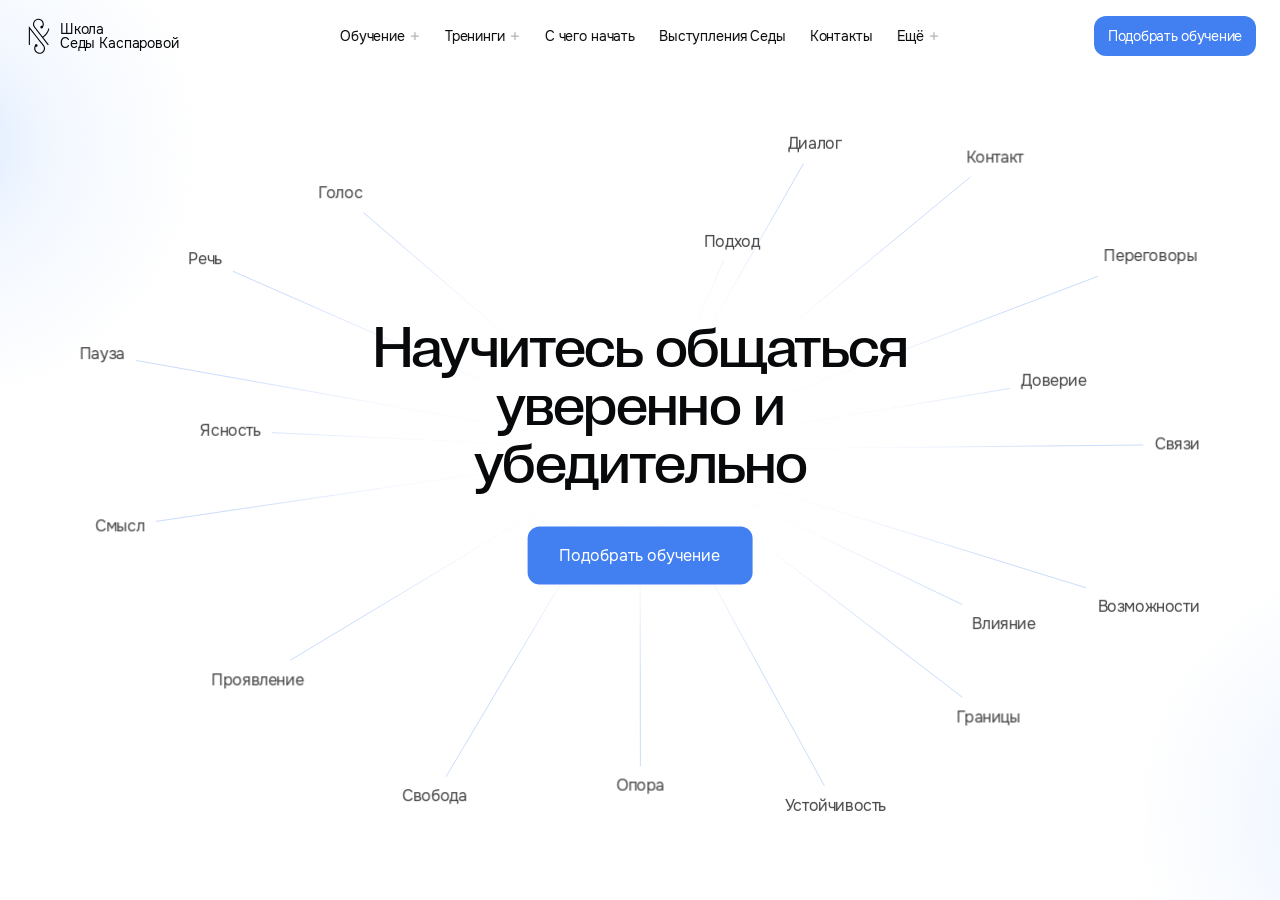
==== prototype/hero/index.html @ 31fdef71 "Add Seda interactive hero prototype" ====
<!doctype html>
<html lang="ru">
<head>
  <meta charset="utf-8">
  <meta name="viewport" content="width=device-width, initial-scale=1">
  <meta name="color-scheme" content="light">
  <title>Школа Седы Каспаровой — коммуникация</title>
  <link rel="stylesheet" href="styles.css">
</head>
<body>
  <main class="hero" id="hero">
    <div class="hero__glow hero__glow--left" aria-hidden="true"></div>
    <div class="hero__glow hero__glow--right" aria-hidden="true"></div>
    <canvas class="network" id="network" aria-hidden="true"></canvas>

    <header class="header">
      <a class="brand" href="#" aria-label="Школа Седы Каспаровой — главная">
        <img class="brand__mark" src="assets/logo.svg" alt="">
        <span>Школа<br>Седы Каспаровой</span>
      </a>
      <nav class="nav" aria-label="Основная навигация">
        <a href="#">Обучение <img src="assets/icon-plus.svg" alt=""></a><a href="#">Тренинги <img src="assets/icon-plus.svg" alt=""></a>
        <a href="#">С чего начать</a><a href="#">Выступления Седы</a><a href="#">Контакты</a><a href="#">Ещё <img src="assets/icon-plus.svg" alt=""></a>
      </nav>
      <a class="header-cta" href="#">Подобрать обучение</a>
    </header>

    <section class="hero__center" aria-labelledby="hero-title">
      <div class="hero__halo" aria-hidden="true"></div>
      <h1 id="hero-title">Научитесь общаться уверенно и убедительно</h1>
      <a class="hero-cta" href="#">Подобрать обучение</a>
    </section>

    <div class="nodes" id="nodes" role="group" aria-label="Смысловое поле проекта"></div>
    <p class="sr-only" id="network-help">Выберите слово, чтобы увидеть связанные с ним качества и навыки. Escape закрывает связи.</p>
  </main>
  <script src="main.js"></script>
</body>
</html>
---- prototype/hero/styles.css ----
@font-face { font-family: "PP Neue Corp"; src: url("fonts/PPNeueCorp-NormalMedium.otf") format("opentype"); font-weight: 500; font-display: swap; }
@font-face { font-family: Onest; src: url("fonts/OnestRegular1602-hint.ttf") format("truetype"); font-weight: 400; font-display: swap; }
@font-face { font-family: Onest; src: url("fonts/OnestMedium1602-hint.ttf") format("truetype"); font-weight: 500; font-display: swap; }
:root { --blue: #4280f2; --ink: #08090b; }
* { box-sizing: border-box; } html, body { min-height: 100%; margin: 0; }
body { color: var(--ink); font-family: Onest, Arial, sans-serif; overflow-x: hidden; } a { color: inherit; }
.hero { isolation: isolate; position: relative; min-height: 680px; height: 100svh; overflow: hidden; background: #fff; }
.network, .nodes, .hero__glow { position: absolute; inset: 0; }.network { z-index: 1; width: 100%; height: 100%; pointer-events: none; }.nodes { z-index: 4; pointer-events: none; }
.hero__glow { z-index: 0; pointer-events: none; filter: blur(1px); }.hero__glow::before { position: absolute; content: ""; width: 540px; height: 540px; border-radius: 50%; background: radial-gradient(circle, rgba(187,215,255,.62) 0%, rgba(211,228,255,.3) 27%, rgba(240,246,255,0) 68%); filter: blur(12px); }.hero__glow--left::before { top: -125px; left: -330px; }.hero__glow--right::before { right: -385px; bottom: -185px; }
.header { position: absolute; z-index: 6; top: 16px; right: 24px; left: 24px; height: 40px; display: flex; align-items: center; }.brand { display: inline-flex; flex: 0 0 auto; align-items: center; gap: 7.416px; font-size: 14px; line-height: 1; letter-spacing: -.01em; text-decoration: none; }.brand__mark { width: 28.429px; height: 39.553px; object-fit: contain; }.nav { position: absolute; left: 50%; display: flex; align-items: center; gap: 8px; transform: translateX(-50%); white-space: nowrap; }.nav a { display: inline-flex; align-items: center; gap: 4px; height: 26px; padding: 6px 8px; border-radius: 8px; backdrop-filter: blur(10px); -webkit-backdrop-filter: blur(10px); font-size: 14px; line-height: 1; letter-spacing: -.01em; text-decoration: none; transition: background-color .2s ease; }.nav a:hover { background: rgba(255,255,255,.62); }.nav img { width: 12px; height: 12px; }
.header-cta, .hero-cta { display: inline-flex; align-items: center; justify-content: center; border-radius: 12px; background: var(--blue); color: #fff; text-decoration: none; transition: background-color .2s ease, transform .2s ease; }.header-cta { min-width: 161px; height: 40px; margin-left: auto; padding: 0 14px; font-size: 14px; letter-spacing: -.02em; }.hero-cta { height: 58px; padding: 0 32px; font-size: 16px; }.header-cta:hover, .hero-cta:hover { background: #2f71eb; }.header-cta:active, .hero-cta:active { transform: translateY(1px); }
.hero__center { position: absolute; z-index: 3; top: 50.1%; left: 50%; width: min(589px, 46vw); transform: translate(-50%, -50%); text-align: center; pointer-events: none; }.hero__halo { position: absolute; z-index: -1; top: 50%; left: 50%; width: 138%; height: 178%; transform: translate(-50%, -54%); background: radial-gradient(ellipse, rgba(255,255,255,.98) 12%, rgba(255,255,255,.86) 44%, rgba(255,255,255,0) 74%); }h1 { margin: 0; font-family: "PP Neue Corp", Onest, sans-serif; font-size: clamp(40px, 4.45vw, 64px); font-weight: 500; line-height: 1.02; letter-spacing: -.035em; }.hero-cta { position: relative; margin-top: clamp(24px, 2.7vw, 39px); pointer-events: auto; }
.node { position: absolute; margin: 0; padding: 5px 7px; border: 0; border-radius: 8px; background: transparent; color: var(--ink); font: 400 16px/1.25 Onest, sans-serif; letter-spacing: -.025em; white-space: nowrap; cursor: pointer; pointer-events: auto; opacity: .76; transform: translate3d(-50%, -50%, 0); transition: opacity .28s ease, color .28s ease; will-change: transform; }.node:hover, .node.is-active { opacity: 1; }.node.is-related { opacity: 1; }.node.is-muted { opacity: .2; }.node:focus-visible, .header a:focus-visible, .hero-cta:focus-visible { outline: 2px solid var(--blue); outline-offset: 3px; }
.sr-only { position: absolute; width: 1px; height: 1px; margin: -1px; padding: 0; overflow: hidden; clip: rect(0,0,0,0); white-space: nowrap; border: 0; }
@media (max-width: 1100px) { .nav { display: none; } .hero__center { width: min(560px, 66vw); } }
@media (max-width: 767px) { .hero { min-height: 620px; height: 100svh; }.header { top: 12px; right: 16px; left: 16px; }.brand { font-size: 12px; }.brand__mark { width: 25px; height: 35px; }.header-cta { min-width: auto; height: 36px; padding: 0 12px; font-size: 12px; }.hero__center { top: 50%; width: min(460px, 85vw); } h1 { font-size: clamp(29px, 8vw, 40px); line-height: 1.03; }.hero-cta { height: 52px; margin-top: 24px; padding: 0 24px; font-size: 15px; }.node { font-size: 14px; }.hero__glow::before { width: 420px; height: 420px; }.hero__glow--left::before { top: -120px; left: -270px; }.hero__glow--right::before { right: -290px; bottom: -140px; } }
@media (max-width: 420px) { .header-cta { font-size: 0; min-width: 36px; padding: 0; }.header-cta::after { content: "+"; font-size: 22px; font-weight: 300; } }
@media (prefers-reduced-motion: reduce) { *, *::before, *::after { scroll-behavior: auto !important; transition-duration: .01ms !important; animation-duration: .01ms !important; } }
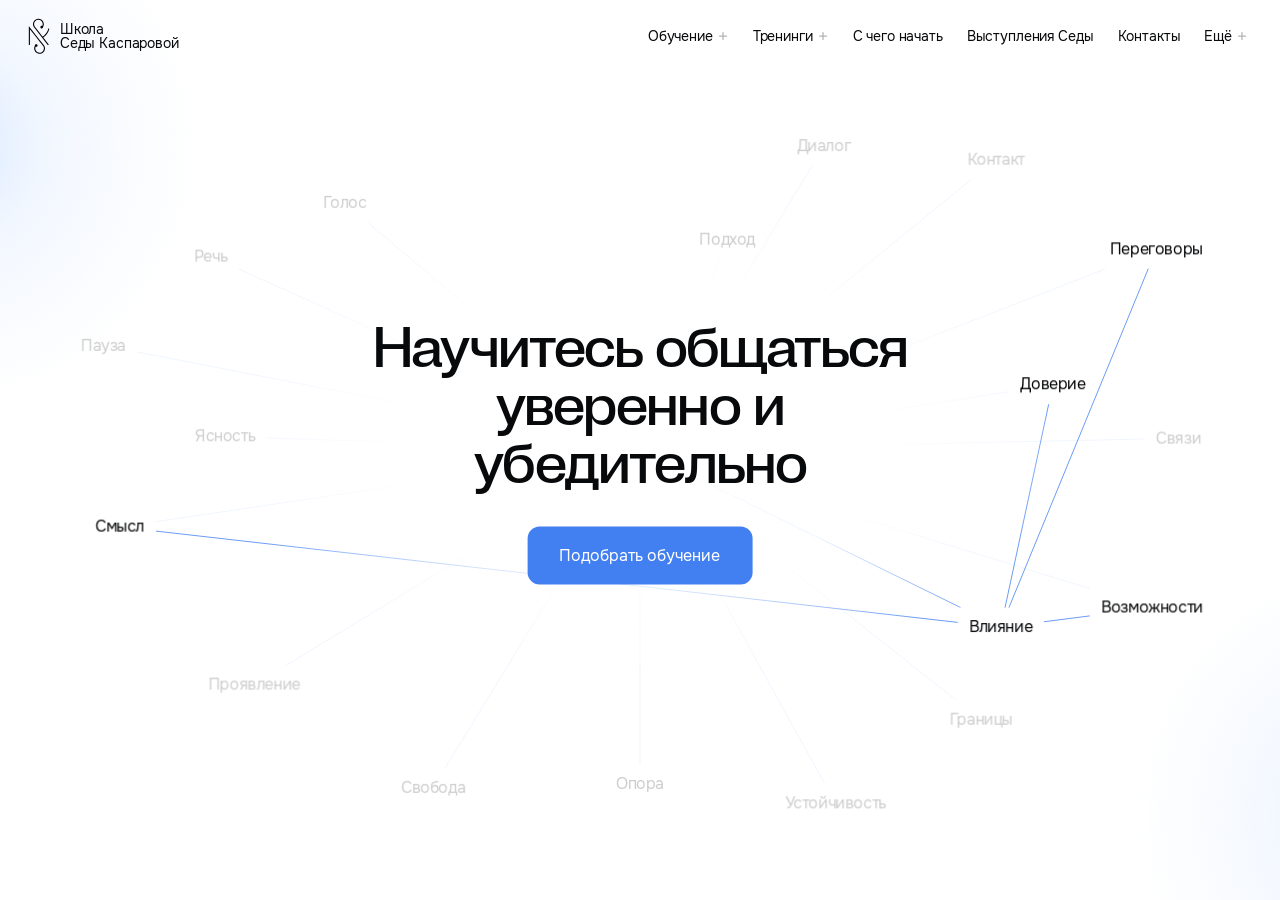
==== commit 0c8f2de8: "Align hero navigation to the right" ====
--- a/prototype/hero/index.html
+++ b/prototype/hero/index.html
@@ -22,7 +22,6 @@
         <a href="#">Обучение <img src="assets/icon-plus.svg" alt=""></a><a href="#">Тренинги <img src="assets/icon-plus.svg" alt=""></a>
         <a href="#">С чего начать</a><a href="#">Выступления Седы</a><a href="#">Контакты</a><a href="#">Ещё <img src="assets/icon-plus.svg" alt=""></a>
       </nav>
-      <a class="header-cta" href="#">Подобрать обучение</a>
     </header>
 
     <section class="hero__center" aria-labelledby="hero-title">
--- a/prototype/hero/styles.css
+++ b/prototype/hero/styles.css
@@ -7,12 +7,11 @@
 .hero { isolation: isolate; position: relative; min-height: 680px; height: 100svh; overflow: hidden; background: #fff; }
 .network, .nodes, .hero__glow { position: absolute; inset: 0; }.network { z-index: 1; width: 100%; height: 100%; pointer-events: none; }.nodes { z-index: 4; pointer-events: none; }
 .hero__glow { z-index: 0; pointer-events: none; filter: blur(1px); }.hero__glow::before { position: absolute; content: ""; width: 540px; height: 540px; border-radius: 50%; background: radial-gradient(circle, rgba(187,215,255,.62) 0%, rgba(211,228,255,.3) 27%, rgba(240,246,255,0) 68%); filter: blur(12px); }.hero__glow--left::before { top: -125px; left: -330px; }.hero__glow--right::before { right: -385px; bottom: -185px; }
-.header { position: absolute; z-index: 6; top: 16px; right: 24px; left: 24px; height: 40px; display: flex; align-items: center; }.brand { display: inline-flex; flex: 0 0 auto; align-items: center; gap: 7.416px; font-size: 14px; line-height: 1; letter-spacing: -.01em; text-decoration: none; }.brand__mark { width: 28.429px; height: 39.553px; object-fit: contain; }.nav { position: absolute; left: 50%; display: flex; align-items: center; gap: 8px; transform: translateX(-50%); white-space: nowrap; }.nav a { display: inline-flex; align-items: center; gap: 4px; height: 26px; padding: 6px 8px; border-radius: 8px; backdrop-filter: blur(10px); -webkit-backdrop-filter: blur(10px); font-size: 14px; line-height: 1; letter-spacing: -.01em; text-decoration: none; transition: background-color .2s ease; }.nav a:hover { background: rgba(255,255,255,.62); }.nav img { width: 12px; height: 12px; }
-.header-cta, .hero-cta { display: inline-flex; align-items: center; justify-content: center; border-radius: 12px; background: var(--blue); color: #fff; text-decoration: none; transition: background-color .2s ease, transform .2s ease; }.header-cta { min-width: 161px; height: 40px; margin-left: auto; padding: 0 14px; font-size: 14px; letter-spacing: -.02em; }.hero-cta { height: 58px; padding: 0 32px; font-size: 16px; }.header-cta:hover, .hero-cta:hover { background: #2f71eb; }.header-cta:active, .hero-cta:active { transform: translateY(1px); }
+.header { position: absolute; z-index: 6; top: 16px; right: 24px; left: 24px; height: 40px; display: flex; align-items: center; }.brand { display: inline-flex; flex: 0 0 auto; align-items: center; gap: 7.416px; font-size: 14px; line-height: 1; letter-spacing: -.01em; text-decoration: none; }.brand__mark { width: 28.429px; height: 39.553px; object-fit: contain; }.nav { display: flex; align-items: center; gap: 8px; margin-left: auto; white-space: nowrap; }.nav a { display: inline-flex; align-items: center; gap: 4px; height: 26px; padding: 6px 8px; border-radius: 8px; backdrop-filter: blur(10px); -webkit-backdrop-filter: blur(10px); font-size: 14px; line-height: 1; letter-spacing: -.01em; text-decoration: none; transition: background-color .2s ease; }.nav a:hover { background: rgba(255,255,255,.62); }.nav img { width: 12px; height: 12px; }
+.hero-cta { display: inline-flex; align-items: center; justify-content: center; height: 58px; padding: 0 32px; border-radius: 12px; background: var(--blue); color: #fff; font-size: 16px; text-decoration: none; transition: background-color .2s ease, transform .2s ease; }.hero-cta:hover { background: #2f71eb; }.hero-cta:active { transform: translateY(1px); }
 .hero__center { position: absolute; z-index: 3; top: 50.1%; left: 50%; width: min(589px, 46vw); transform: translate(-50%, -50%); text-align: center; pointer-events: none; }.hero__halo { position: absolute; z-index: -1; top: 50%; left: 50%; width: 138%; height: 178%; transform: translate(-50%, -54%); background: radial-gradient(ellipse, rgba(255,255,255,.98) 12%, rgba(255,255,255,.86) 44%, rgba(255,255,255,0) 74%); }h1 { margin: 0; font-family: "PP Neue Corp", Onest, sans-serif; font-size: clamp(40px, 4.45vw, 64px); font-weight: 500; line-height: 1.02; letter-spacing: -.035em; }.hero-cta { position: relative; margin-top: clamp(24px, 2.7vw, 39px); pointer-events: auto; }
 .node { position: absolute; margin: 0; padding: 5px 7px; border: 0; border-radius: 8px; background: transparent; color: var(--ink); font: 400 16px/1.25 Onest, sans-serif; letter-spacing: -.025em; white-space: nowrap; cursor: pointer; pointer-events: auto; opacity: .76; transform: translate3d(-50%, -50%, 0); transition: opacity .28s ease, color .28s ease; will-change: transform; }.node:hover, .node.is-active { opacity: 1; }.node.is-related { opacity: 1; }.node.is-muted { opacity: .2; }.node:focus-visible, .header a:focus-visible, .hero-cta:focus-visible { outline: 2px solid var(--blue); outline-offset: 3px; }
 .sr-only { position: absolute; width: 1px; height: 1px; margin: -1px; padding: 0; overflow: hidden; clip: rect(0,0,0,0); white-space: nowrap; border: 0; }
 @media (max-width: 1100px) { .nav { display: none; } .hero__center { width: min(560px, 66vw); } }
-@media (max-width: 767px) { .hero { min-height: 620px; height: 100svh; }.header { top: 12px; right: 16px; left: 16px; }.brand { font-size: 12px; }.brand__mark { width: 25px; height: 35px; }.header-cta { min-width: auto; height: 36px; padding: 0 12px; font-size: 12px; }.hero__center { top: 50%; width: min(460px, 85vw); } h1 { font-size: clamp(29px, 8vw, 40px); line-height: 1.03; }.hero-cta { height: 52px; margin-top: 24px; padding: 0 24px; font-size: 15px; }.node { font-size: 14px; }.hero__glow::before { width: 420px; height: 420px; }.hero__glow--left::before { top: -120px; left: -270px; }.hero__glow--right::before { right: -290px; bottom: -140px; } }
-@media (max-width: 420px) { .header-cta { font-size: 0; min-width: 36px; padding: 0; }.header-cta::after { content: "+"; font-size: 22px; font-weight: 300; } }
+@media (max-width: 767px) { .hero { min-height: 620px; height: 100svh; }.header { top: 12px; right: 16px; left: 16px; }.brand { font-size: 12px; }.brand__mark { width: 25px; height: 35px; }.hero__center { top: 50%; width: min(460px, 85vw); } h1 { font-size: clamp(29px, 8vw, 40px); line-height: 1.03; }.hero-cta { height: 52px; margin-top: 24px; padding: 0 24px; font-size: 15px; }.node { font-size: 14px; }.hero__glow::before { width: 420px; height: 420px; }.hero__glow--left::before { top: -120px; left: -270px; }.hero__glow--right::before { right: -290px; bottom: -140px; } }
 @media (prefers-reduced-motion: reduce) { *, *::before, *::after { scroll-behavior: auto !important; transition-duration: .01ms !important; animation-duration: .01ms !important; } }
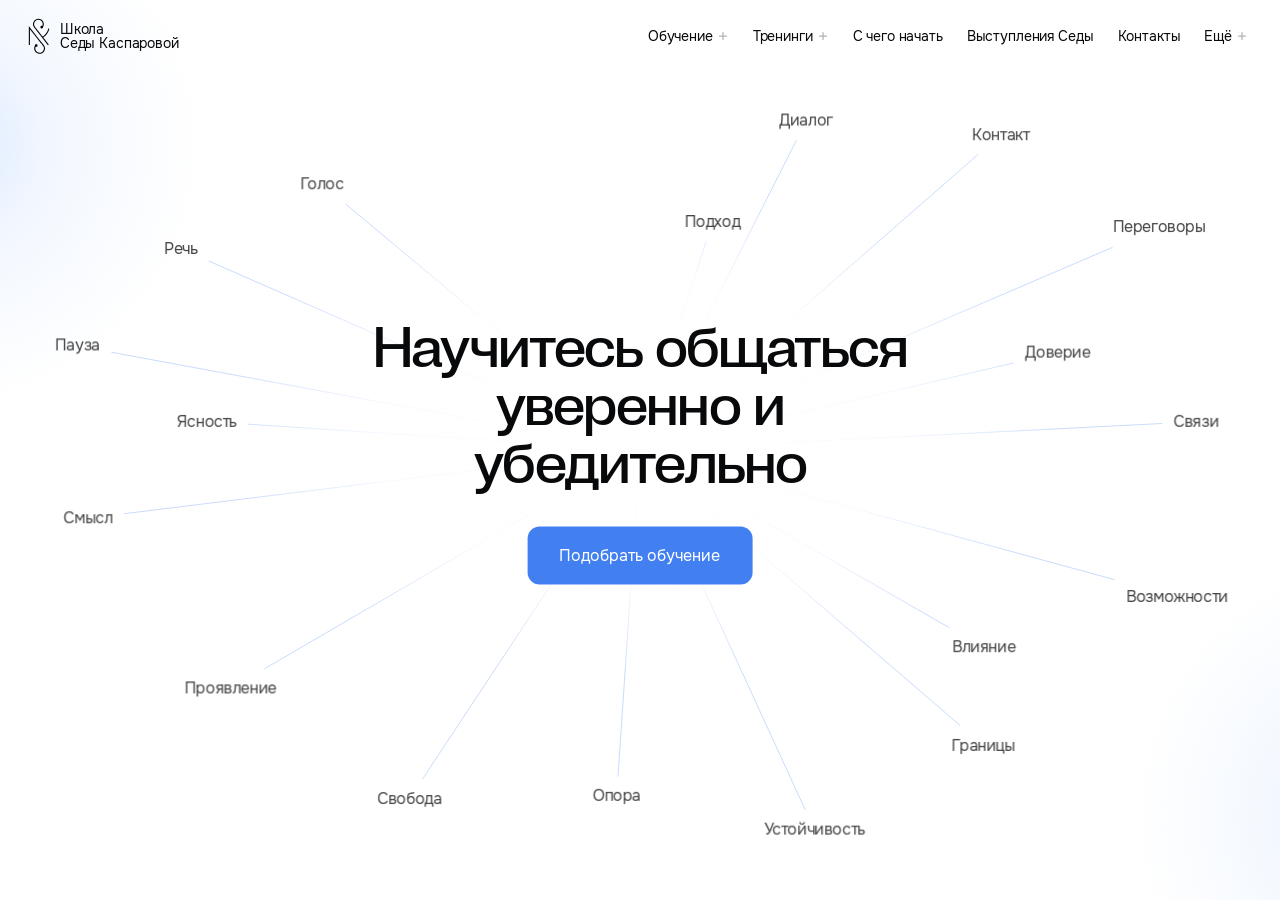
==== commit 4d0c547c: "Anchor hero navigation at former CTA position" ====
--- a/prototype/hero/index.html
+++ b/prototype/hero/index.html
@@ -5,7 +5,7 @@
   <meta name="viewport" content="width=device-width, initial-scale=1">
   <meta name="color-scheme" content="light">
   <title>Школа Седы Каспаровой — коммуникация</title>
-  <link rel="stylesheet" href="styles.css">
+  <link rel="stylesheet" href="styles.css?v=header-nav-right">
 </head>
 <body>
   <main class="hero" id="hero">
--- a/prototype/hero/styles.css
+++ b/prototype/hero/styles.css
@@ -7,7 +7,7 @@
 .hero { isolation: isolate; position: relative; min-height: 680px; height: 100svh; overflow: hidden; background: #fff; }
 .network, .nodes, .hero__glow { position: absolute; inset: 0; }.network { z-index: 1; width: 100%; height: 100%; pointer-events: none; }.nodes { z-index: 4; pointer-events: none; }
 .hero__glow { z-index: 0; pointer-events: none; filter: blur(1px); }.hero__glow::before { position: absolute; content: ""; width: 540px; height: 540px; border-radius: 50%; background: radial-gradient(circle, rgba(187,215,255,.62) 0%, rgba(211,228,255,.3) 27%, rgba(240,246,255,0) 68%); filter: blur(12px); }.hero__glow--left::before { top: -125px; left: -330px; }.hero__glow--right::before { right: -385px; bottom: -185px; }
-.header { position: absolute; z-index: 6; top: 16px; right: 24px; left: 24px; height: 40px; display: flex; align-items: center; }.brand { display: inline-flex; flex: 0 0 auto; align-items: center; gap: 7.416px; font-size: 14px; line-height: 1; letter-spacing: -.01em; text-decoration: none; }.brand__mark { width: 28.429px; height: 39.553px; object-fit: contain; }.nav { display: flex; align-items: center; gap: 8px; margin-left: auto; white-space: nowrap; }.nav a { display: inline-flex; align-items: center; gap: 4px; height: 26px; padding: 6px 8px; border-radius: 8px; backdrop-filter: blur(10px); -webkit-backdrop-filter: blur(10px); font-size: 14px; line-height: 1; letter-spacing: -.01em; text-decoration: none; transition: background-color .2s ease; }.nav a:hover { background: rgba(255,255,255,.62); }.nav img { width: 12px; height: 12px; }
+.header { position: absolute; z-index: 6; top: 16px; right: 24px; left: 24px; height: 40px; display: flex; align-items: center; }.brand { display: inline-flex; flex: 0 0 auto; align-items: center; gap: 7.416px; font-size: 14px; line-height: 1; letter-spacing: -.01em; text-decoration: none; }.brand__mark { width: 28.429px; height: 39.553px; object-fit: contain; }.nav { position: absolute; right: 0; display: flex; align-items: center; gap: 8px; white-space: nowrap; }.nav a { display: inline-flex; align-items: center; gap: 4px; height: 26px; padding: 6px 8px; border-radius: 8px; backdrop-filter: blur(10px); -webkit-backdrop-filter: blur(10px); font-size: 14px; line-height: 1; letter-spacing: -.01em; text-decoration: none; transition: background-color .2s ease; }.nav a:hover { background: rgba(255,255,255,.62); }.nav img { width: 12px; height: 12px; }
 .hero-cta { display: inline-flex; align-items: center; justify-content: center; height: 58px; padding: 0 32px; border-radius: 12px; background: var(--blue); color: #fff; font-size: 16px; text-decoration: none; transition: background-color .2s ease, transform .2s ease; }.hero-cta:hover { background: #2f71eb; }.hero-cta:active { transform: translateY(1px); }
 .hero__center { position: absolute; z-index: 3; top: 50.1%; left: 50%; width: min(589px, 46vw); transform: translate(-50%, -50%); text-align: center; pointer-events: none; }.hero__halo { position: absolute; z-index: -1; top: 50%; left: 50%; width: 138%; height: 178%; transform: translate(-50%, -54%); background: radial-gradient(ellipse, rgba(255,255,255,.98) 12%, rgba(255,255,255,.86) 44%, rgba(255,255,255,0) 74%); }h1 { margin: 0; font-family: "PP Neue Corp", Onest, sans-serif; font-size: clamp(40px, 4.45vw, 64px); font-weight: 500; line-height: 1.02; letter-spacing: -.035em; }.hero-cta { position: relative; margin-top: clamp(24px, 2.7vw, 39px); pointer-events: auto; }
 .node { position: absolute; margin: 0; padding: 5px 7px; border: 0; border-radius: 8px; background: transparent; color: var(--ink); font: 400 16px/1.25 Onest, sans-serif; letter-spacing: -.025em; white-space: nowrap; cursor: pointer; pointer-events: auto; opacity: .76; transform: translate3d(-50%, -50%, 0); transition: opacity .28s ease, color .28s ease; will-change: transform; }.node:hover, .node.is-active { opacity: 1; }.node.is-related { opacity: 1; }.node.is-muted { opacity: .2; }.node:focus-visible, .header a:focus-visible, .hero-cta:focus-visible { outline: 2px solid var(--blue); outline-offset: 3px; }
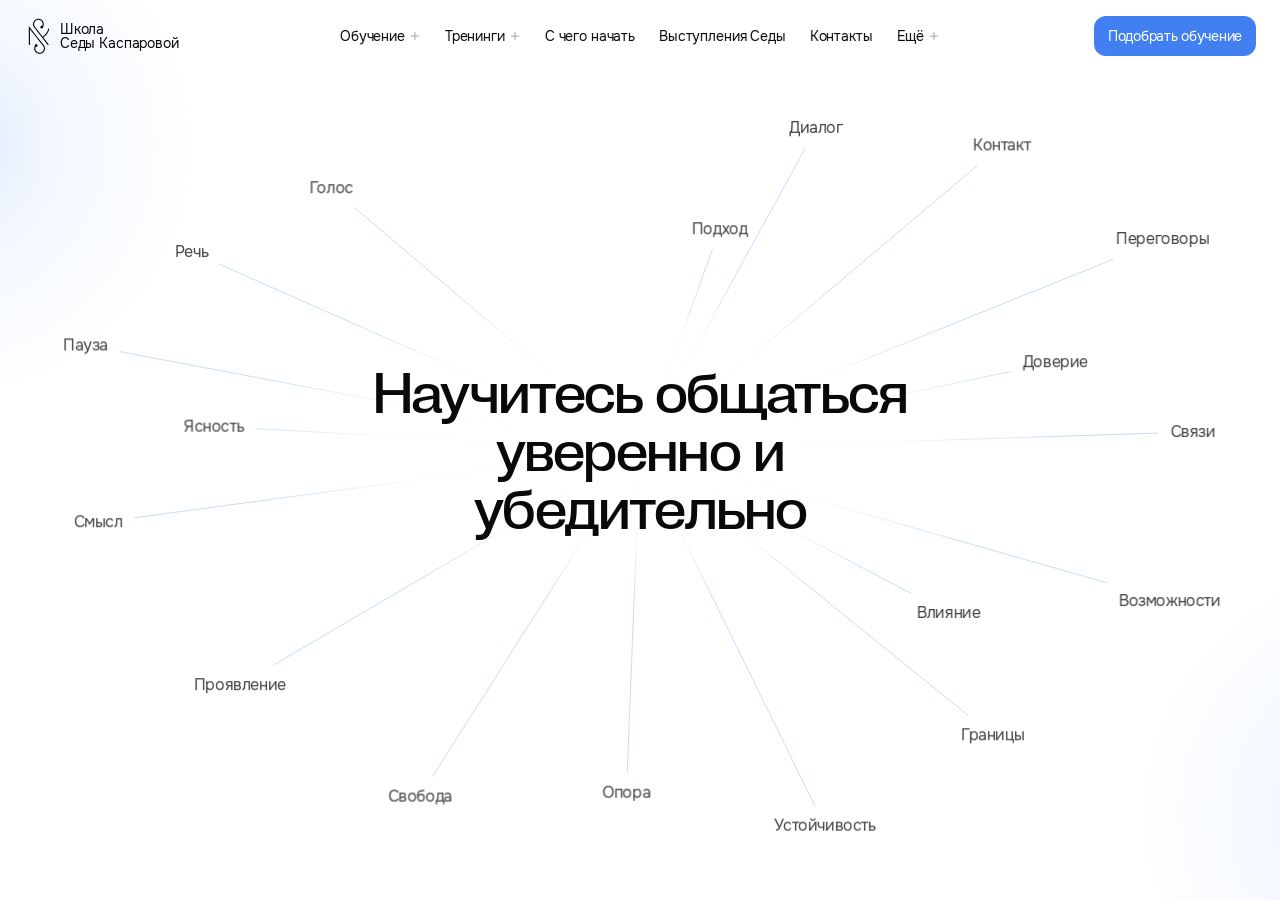
==== commit ea440282: "Restore centered header and remove hero CTA" ====
--- a/prototype/hero/index.html
+++ b/prototype/hero/index.html
@@ -5,7 +5,7 @@
   <meta name="viewport" content="width=device-width, initial-scale=1">
   <meta name="color-scheme" content="light">
   <title>Школа Седы Каспаровой — коммуникация</title>
-  <link rel="stylesheet" href="styles.css?v=header-nav-right">
+  <link rel="stylesheet" href="styles.css?v=header-center">
 </head>
 <body>
   <main class="hero" id="hero">
@@ -22,12 +22,12 @@
         <a href="#">Обучение <img src="assets/icon-plus.svg" alt=""></a><a href="#">Тренинги <img src="assets/icon-plus.svg" alt=""></a>
         <a href="#">С чего начать</a><a href="#">Выступления Седы</a><a href="#">Контакты</a><a href="#">Ещё <img src="assets/icon-plus.svg" alt=""></a>
       </nav>
+      <a class="header-cta" href="#">Подобрать обучение</a>
     </header>
 
     <section class="hero__center" aria-labelledby="hero-title">
       <div class="hero__halo" aria-hidden="true"></div>
       <h1 id="hero-title">Научитесь общаться уверенно и убедительно</h1>
-      <a class="hero-cta" href="#">Подобрать обучение</a>
     </section>
 
     <div class="nodes" id="nodes" role="group" aria-label="Смысловое поле проекта"></div>
--- a/prototype/hero/styles.css
+++ b/prototype/hero/styles.css
@@ -7,11 +7,12 @@
 .hero { isolation: isolate; position: relative; min-height: 680px; height: 100svh; overflow: hidden; background: #fff; }
 .network, .nodes, .hero__glow { position: absolute; inset: 0; }.network { z-index: 1; width: 100%; height: 100%; pointer-events: none; }.nodes { z-index: 4; pointer-events: none; }
 .hero__glow { z-index: 0; pointer-events: none; filter: blur(1px); }.hero__glow::before { position: absolute; content: ""; width: 540px; height: 540px; border-radius: 50%; background: radial-gradient(circle, rgba(187,215,255,.62) 0%, rgba(211,228,255,.3) 27%, rgba(240,246,255,0) 68%); filter: blur(12px); }.hero__glow--left::before { top: -125px; left: -330px; }.hero__glow--right::before { right: -385px; bottom: -185px; }
-.header { position: absolute; z-index: 6; top: 16px; right: 24px; left: 24px; height: 40px; display: flex; align-items: center; }.brand { display: inline-flex; flex: 0 0 auto; align-items: center; gap: 7.416px; font-size: 14px; line-height: 1; letter-spacing: -.01em; text-decoration: none; }.brand__mark { width: 28.429px; height: 39.553px; object-fit: contain; }.nav { position: absolute; right: 0; display: flex; align-items: center; gap: 8px; white-space: nowrap; }.nav a { display: inline-flex; align-items: center; gap: 4px; height: 26px; padding: 6px 8px; border-radius: 8px; backdrop-filter: blur(10px); -webkit-backdrop-filter: blur(10px); font-size: 14px; line-height: 1; letter-spacing: -.01em; text-decoration: none; transition: background-color .2s ease; }.nav a:hover { background: rgba(255,255,255,.62); }.nav img { width: 12px; height: 12px; }
-.hero-cta { display: inline-flex; align-items: center; justify-content: center; height: 58px; padding: 0 32px; border-radius: 12px; background: var(--blue); color: #fff; font-size: 16px; text-decoration: none; transition: background-color .2s ease, transform .2s ease; }.hero-cta:hover { background: #2f71eb; }.hero-cta:active { transform: translateY(1px); }
-.hero__center { position: absolute; z-index: 3; top: 50.1%; left: 50%; width: min(589px, 46vw); transform: translate(-50%, -50%); text-align: center; pointer-events: none; }.hero__halo { position: absolute; z-index: -1; top: 50%; left: 50%; width: 138%; height: 178%; transform: translate(-50%, -54%); background: radial-gradient(ellipse, rgba(255,255,255,.98) 12%, rgba(255,255,255,.86) 44%, rgba(255,255,255,0) 74%); }h1 { margin: 0; font-family: "PP Neue Corp", Onest, sans-serif; font-size: clamp(40px, 4.45vw, 64px); font-weight: 500; line-height: 1.02; letter-spacing: -.035em; }.hero-cta { position: relative; margin-top: clamp(24px, 2.7vw, 39px); pointer-events: auto; }
-.node { position: absolute; margin: 0; padding: 5px 7px; border: 0; border-radius: 8px; background: transparent; color: var(--ink); font: 400 16px/1.25 Onest, sans-serif; letter-spacing: -.025em; white-space: nowrap; cursor: pointer; pointer-events: auto; opacity: .76; transform: translate3d(-50%, -50%, 0); transition: opacity .28s ease, color .28s ease; will-change: transform; }.node:hover, .node.is-active { opacity: 1; }.node.is-related { opacity: 1; }.node.is-muted { opacity: .2; }.node:focus-visible, .header a:focus-visible, .hero-cta:focus-visible { outline: 2px solid var(--blue); outline-offset: 3px; }
+.header { position: absolute; z-index: 6; top: 16px; right: 24px; left: 24px; height: 40px; display: flex; align-items: center; }.brand { display: inline-flex; flex: 0 0 auto; align-items: center; gap: 7.416px; font-size: 14px; line-height: 1; letter-spacing: -.01em; text-decoration: none; }.brand__mark { width: 28.429px; height: 39.553px; object-fit: contain; }.nav { position: absolute; left: 50%; display: flex; align-items: center; gap: 8px; transform: translateX(-50%); white-space: nowrap; }.nav a { display: inline-flex; align-items: center; gap: 4px; height: 26px; padding: 6px 8px; border-radius: 8px; backdrop-filter: blur(10px); -webkit-backdrop-filter: blur(10px); font-size: 14px; line-height: 1; letter-spacing: -.01em; text-decoration: none; transition: background-color .2s ease; }.nav a:hover { background: rgba(255,255,255,.62); }.nav img { width: 12px; height: 12px; }
+.header-cta { display: inline-flex; align-items: center; justify-content: center; min-width: 161px; height: 40px; margin-left: auto; padding: 0 14px; border-radius: 12px; background: var(--blue); color: #fff; font-size: 14px; letter-spacing: -.02em; text-decoration: none; transition: background-color .2s ease, transform .2s ease; }.header-cta:hover { background: #2f71eb; }.header-cta:active { transform: translateY(1px); }
+.hero__center { position: absolute; z-index: 3; top: 50.1%; left: 50%; width: min(589px, 46vw); transform: translate(-50%, -50%); text-align: center; pointer-events: none; }.hero__halo { position: absolute; z-index: -1; top: 50%; left: 50%; width: 138%; height: 178%; transform: translate(-50%, -54%); background: radial-gradient(ellipse, rgba(255,255,255,.98) 12%, rgba(255,255,255,.86) 44%, rgba(255,255,255,0) 74%); }h1 { margin: 0; font-family: "PP Neue Corp", Onest, sans-serif; font-size: clamp(40px, 4.45vw, 64px); font-weight: 500; line-height: 1.02; letter-spacing: -.035em; }
+.node { position: absolute; margin: 0; padding: 5px 7px; border: 0; border-radius: 8px; background: transparent; color: var(--ink); font: 400 16px/1.25 Onest, sans-serif; letter-spacing: -.025em; white-space: nowrap; cursor: pointer; pointer-events: auto; opacity: .76; transform: translate3d(-50%, -50%, 0); transition: opacity .28s ease, color .28s ease; will-change: transform; }.node:hover, .node.is-active { opacity: 1; }.node.is-related { opacity: 1; }.node.is-muted { opacity: .2; }.node:focus-visible, .header a:focus-visible { outline: 2px solid var(--blue); outline-offset: 3px; }
 .sr-only { position: absolute; width: 1px; height: 1px; margin: -1px; padding: 0; overflow: hidden; clip: rect(0,0,0,0); white-space: nowrap; border: 0; }
 @media (max-width: 1100px) { .nav { display: none; } .hero__center { width: min(560px, 66vw); } }
-@media (max-width: 767px) { .hero { min-height: 620px; height: 100svh; }.header { top: 12px; right: 16px; left: 16px; }.brand { font-size: 12px; }.brand__mark { width: 25px; height: 35px; }.hero__center { top: 50%; width: min(460px, 85vw); } h1 { font-size: clamp(29px, 8vw, 40px); line-height: 1.03; }.hero-cta { height: 52px; margin-top: 24px; padding: 0 24px; font-size: 15px; }.node { font-size: 14px; }.hero__glow::before { width: 420px; height: 420px; }.hero__glow--left::before { top: -120px; left: -270px; }.hero__glow--right::before { right: -290px; bottom: -140px; } }
+@media (max-width: 767px) { .hero { min-height: 620px; height: 100svh; }.header { top: 12px; right: 16px; left: 16px; }.brand { font-size: 12px; }.brand__mark { width: 25px; height: 35px; }.header-cta { min-width: auto; height: 36px; padding: 0 12px; font-size: 12px; }.hero__center { top: 50%; width: min(460px, 85vw); } h1 { font-size: clamp(29px, 8vw, 40px); line-height: 1.03; }.node { font-size: 14px; }.hero__glow::before { width: 420px; height: 420px; }.hero__glow--left::before { top: -120px; left: -270px; }.hero__glow--right::before { right: -290px; bottom: -140px; } }
+@media (max-width: 420px) { .header-cta { font-size: 0; min-width: 36px; padding: 0; }.header-cta::after { content: "+"; font-size: 22px; font-weight: 300; } }
 @media (prefers-reduced-motion: reduce) { *, *::before, *::after { scroll-behavior: auto !important; transition-duration: .01ms !important; animation-duration: .01ms !important; } }
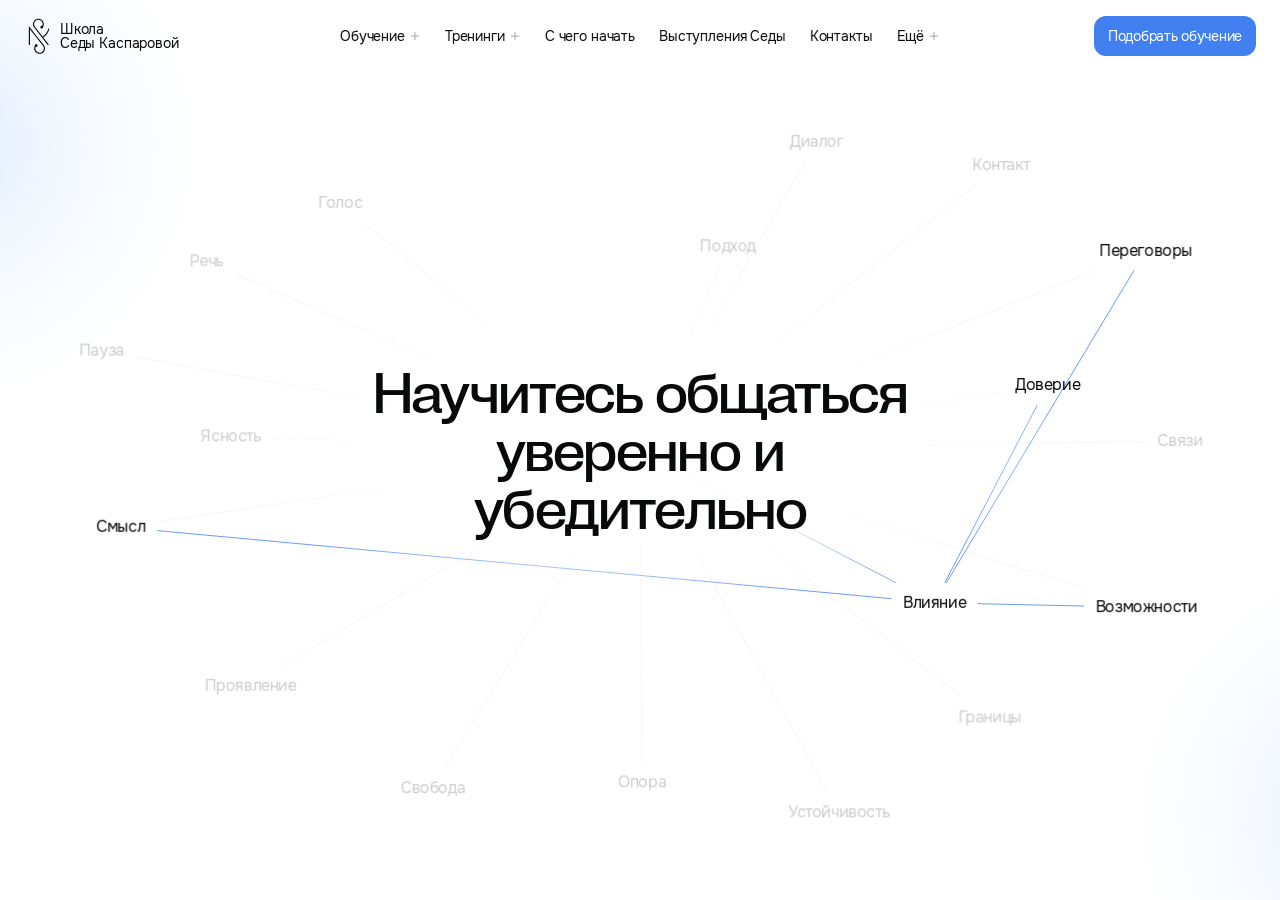
==== commit 1f7a6c7c: "Bust cached hero scripts after CTA removal" ====
--- a/prototype/hero/index.html
+++ b/prototype/hero/index.html
@@ -5,7 +5,7 @@
   <meta name="viewport" content="width=device-width, initial-scale=1">
   <meta name="color-scheme" content="light">
   <title>Школа Седы Каспаровой — коммуникация</title>
-  <link rel="stylesheet" href="styles.css?v=header-center">
+  <link rel="stylesheet" href="styles.css?v=hero-no-cta">
 </head>
 <body>
   <main class="hero" id="hero">
@@ -33,6 +33,6 @@
     <div class="nodes" id="nodes" role="group" aria-label="Смысловое поле проекта"></div>
     <p class="sr-only" id="network-help">Выберите слово, чтобы увидеть связанные с ним качества и навыки. Escape закрывает связи.</p>
   </main>
-  <script src="main.js"></script>
+  <script src="main.js?v=hero-no-cta"></script>
 </body>
 </html>
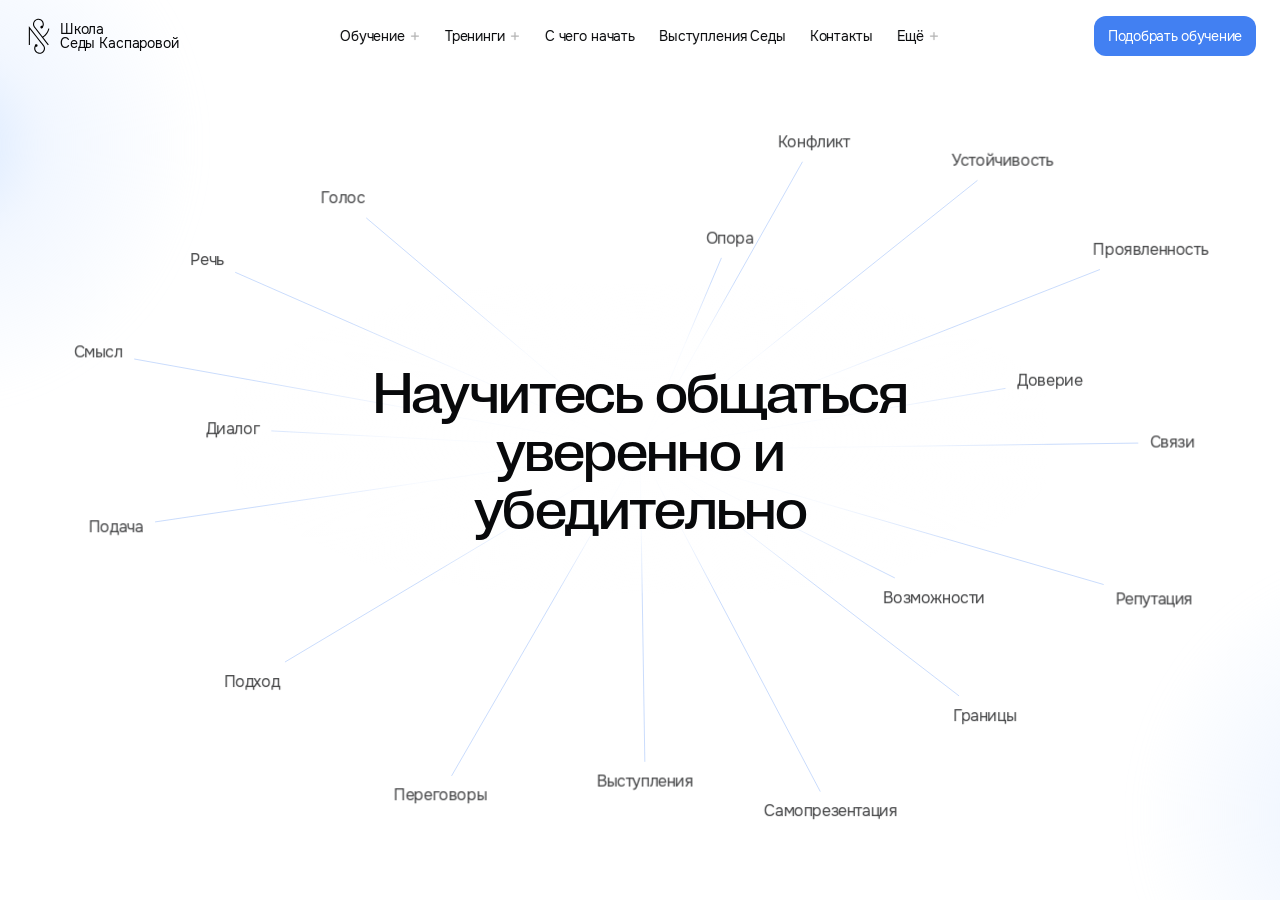
==== commit eff81b96: "Clarify hero communication skills map" ====
--- a/prototype/hero/index.html
+++ b/prototype/hero/index.html
@@ -5,7 +5,7 @@
   <meta name="viewport" content="width=device-width, initial-scale=1">
   <meta name="color-scheme" content="light">
   <title>Школа Седы Каспаровой — коммуникация</title>
-  <link rel="stylesheet" href="styles.css?v=hero-no-cta">
+  <link rel="stylesheet" href="styles.css?v=skill-map">
 </head>
 <body>
   <main class="hero" id="hero">
@@ -33,6 +33,6 @@
     <div class="nodes" id="nodes" role="group" aria-label="Смысловое поле проекта"></div>
     <p class="sr-only" id="network-help">Выберите слово, чтобы увидеть связанные с ним качества и навыки. Escape закрывает связи.</p>
   </main>
-  <script src="main.js?v=hero-no-cta"></script>
+  <script src="main.js?v=skill-map"></script>
 </body>
 </html>
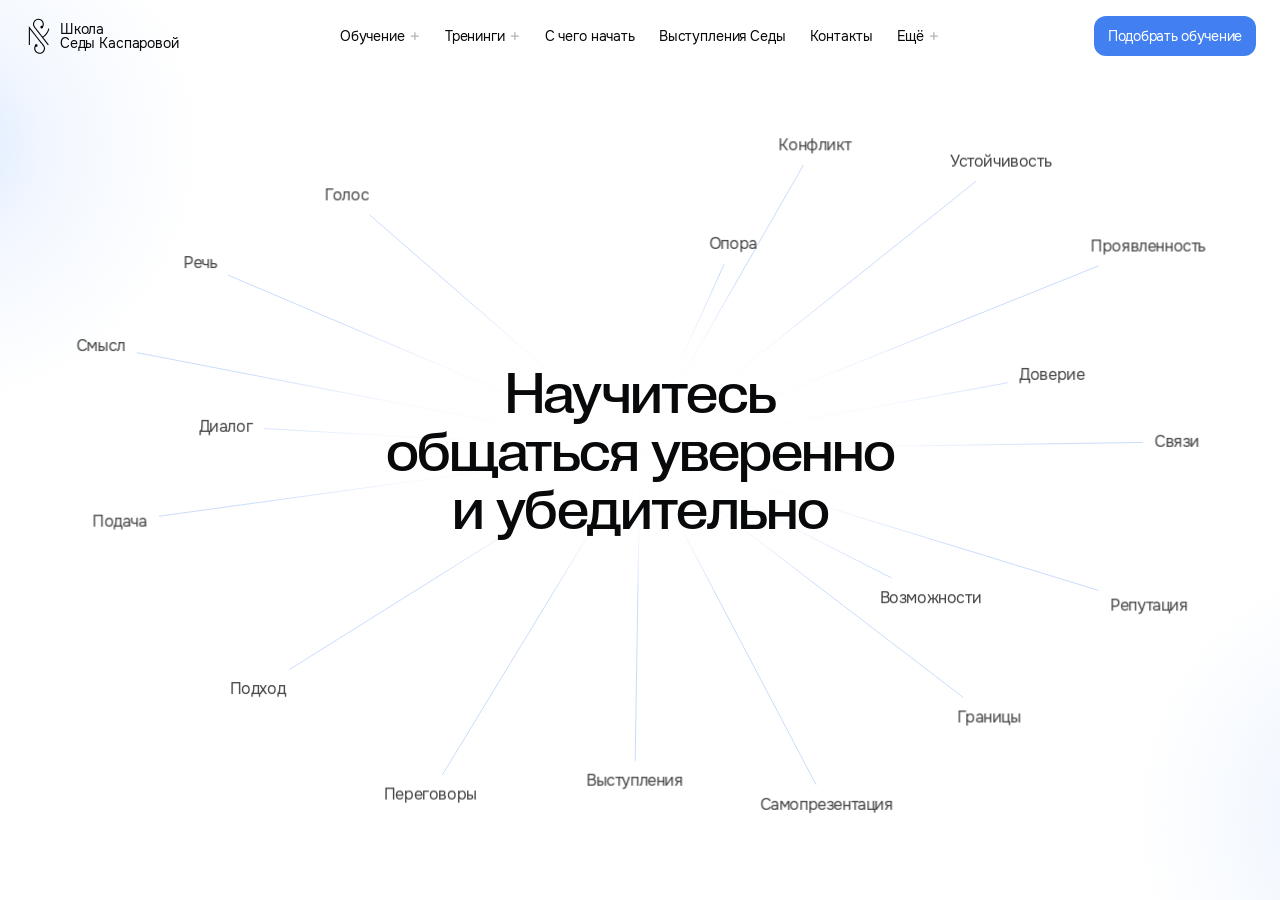
==== commit af3bc586: "Refine interactive hero navigation" ====
--- a/prototype/hero/index.html
+++ b/prototype/hero/index.html
@@ -5,7 +5,7 @@
   <meta name="viewport" content="width=device-width, initial-scale=1">
   <meta name="color-scheme" content="light">
   <title>Школа Седы Каспаровой — коммуникация</title>
-  <link rel="stylesheet" href="styles.css?v=skill-map">
+  <link rel="stylesheet" href="styles.css?v=desktop-more-intrinsic-v33">
 </head>
 <body>
   <main class="hero" id="hero">
@@ -18,21 +18,62 @@
         <img class="brand__mark" src="assets/logo.svg" alt="">
         <span>Школа<br>Седы Каспаровой</span>
       </a>
-      <nav class="nav" aria-label="Основная навигация">
-        <a href="#">Обучение <img src="assets/icon-plus.svg" alt=""></a><a href="#">Тренинги <img src="assets/icon-plus.svg" alt=""></a>
-        <a href="#">С чего начать</a><a href="#">Выступления Седы</a><a href="#">Контакты</a><a href="#">Ещё <img src="assets/icon-plus.svg" alt=""></a>
+      <nav class="nav" id="main-nav" aria-label="Основная навигация">
+        <div class="nav-group">
+          <button class="nav-toggle" type="button" aria-expanded="false" aria-controls="submenu-learning">Обучение <span class="nav-toggle-icon" aria-hidden="true"></span><span class="nav-toggle-desktop-icon" aria-hidden="true"><img src="assets/icon-plus.svg" alt=""></span></button>
+          <div class="nav-submenu nav-submenu--mega" id="submenu-learning" aria-hidden="true" inert>
+            <div class="submenu-content">
+              <section class="submenu-column" aria-labelledby="submenu-learning-adults">
+                <h2 id="submenu-learning-adults">Взрослым</h2>
+                <a href="#">Голос может</a><a href="#">Ключевые действия</a><a href="#">Космический год</a><a href="#">Персональное обучение</a>
+              </section>
+              <section class="submenu-column" aria-labelledby="submenu-learning-teens">
+                <h2 id="submenu-learning-teens">Подросткам (10–18 лет)</h2>
+                <a href="#">Голос может. Дети</a><a href="#">Персональное обучение</a>
+              </section>
+              <section class="submenu-column" aria-labelledby="submenu-learning-special">
+                <h2 id="submenu-learning-special">Спецпроекты</h2>
+                <a href="#">Говорю и слышу</a>
+              </section>
+            </div>
+          </div>
+        </div>
+        <div class="nav-group">
+          <button class="nav-toggle" type="button" aria-expanded="false" aria-controls="submenu-training">Тренинги <span class="nav-toggle-icon" aria-hidden="true"></span><span class="nav-toggle-desktop-icon" aria-hidden="true"><img src="assets/icon-plus.svg" alt=""></span></button>
+          <div class="nav-submenu nav-submenu--list" id="submenu-training" aria-hidden="true" inert>
+            <div class="submenu-content">
+              <a href="#">Корпоративным клиентам</a><a href="#">Тренинги в Москве</a><a href="#">Подготовка к публичным выступлениям</a><a href="#">Для руководителей</a>
+            </div>
+          </div>
+        </div>
+        <a href="#">С чего начать</a><a href="#">Выступления Седы</a><a href="#">Контакты</a>
+        <div class="nav-group">
+          <button class="nav-toggle" type="button" aria-expanded="false" aria-controls="submenu-more">Ещё <span class="nav-toggle-icon" aria-hidden="true"></span><span class="nav-toggle-desktop-icon" aria-hidden="true"><img src="assets/icon-plus.svg" alt=""></span></button>
+          <div class="nav-submenu nav-submenu--list" id="submenu-more" aria-hidden="true" inert>
+            <div class="submenu-content">
+              <a href="#">Купить подарок</a><a href="#">Работа в команде</a><a href="#">Благотворительность</a><a href="#">Блог</a>
+            </div>
+          </div>
+        </div>
       </nav>
       <a class="header-cta" href="#">Подобрать обучение</a>
+      <button class="mobile-menu-toggle" type="button" aria-label="Открыть меню" aria-controls="main-nav" aria-expanded="false">
+        <span aria-hidden="true"></span>
+        <span aria-hidden="true"></span>
+        <span aria-hidden="true"></span>
+      </button>
     </header>
+    <div class="mobile-menu-backdrop" aria-hidden="true"></div>
 
     <section class="hero__center" aria-labelledby="hero-title">
       <div class="hero__halo" aria-hidden="true"></div>
-      <h1 id="hero-title">Научитесь общаться уверенно и убедительно</h1>
+      <h1 id="hero-title"><span>Научитесь</span><span>общаться уверенно</span><span>и убедительно</span></h1>
     </section>
 
     <div class="nodes" id="nodes" role="group" aria-label="Смысловое поле проекта"></div>
+    <a class="mobile-cta" href="#">Подобрать обучение</a>
     <p class="sr-only" id="network-help">Выберите слово, чтобы увидеть связанные с ним качества и навыки. Escape закрывает связи.</p>
   </main>
-  <script src="main.js?v=skill-map"></script>
+  <script src="main.js?v=desktop-more-intrinsic-v33"></script>
 </body>
 </html>
--- a/prototype/hero/styles.css
+++ b/prototype/hero/styles.css
@@ -7,12 +7,34 @@
 .hero { isolation: isolate; position: relative; min-height: 680px; height: 100svh; overflow: hidden; background: #fff; }
 .network, .nodes, .hero__glow { position: absolute; inset: 0; }.network { z-index: 1; width: 100%; height: 100%; pointer-events: none; }.nodes { z-index: 4; pointer-events: none; }
 .hero__glow { z-index: 0; pointer-events: none; filter: blur(1px); }.hero__glow::before { position: absolute; content: ""; width: 540px; height: 540px; border-radius: 50%; background: radial-gradient(circle, rgba(187,215,255,.62) 0%, rgba(211,228,255,.3) 27%, rgba(240,246,255,0) 68%); filter: blur(12px); }.hero__glow--left::before { top: -125px; left: -330px; }.hero__glow--right::before { right: -385px; bottom: -185px; }
-.header { position: absolute; z-index: 6; top: 16px; right: 24px; left: 24px; height: 40px; display: flex; align-items: center; }.brand { display: inline-flex; flex: 0 0 auto; align-items: center; gap: 7.416px; font-size: 14px; line-height: 1; letter-spacing: -.01em; text-decoration: none; }.brand__mark { width: 28.429px; height: 39.553px; object-fit: contain; }.nav { position: absolute; left: 50%; display: flex; align-items: center; gap: 8px; transform: translateX(-50%); white-space: nowrap; }.nav a { display: inline-flex; align-items: center; gap: 4px; height: 26px; padding: 6px 8px; border-radius: 8px; backdrop-filter: blur(10px); -webkit-backdrop-filter: blur(10px); font-size: 14px; line-height: 1; letter-spacing: -.01em; text-decoration: none; transition: background-color .2s ease; }.nav a:hover { background: rgba(255,255,255,.62); }.nav img { width: 12px; height: 12px; }
+.header { position: absolute; z-index: 6; top: 16px; right: 24px; left: 24px; height: 40px; display: flex; align-items: center; }.brand { display: inline-flex; flex: 0 0 auto; align-items: center; gap: 7.416px; font-size: 14px; line-height: 1; letter-spacing: -.01em; text-decoration: none; }.brand__mark { width: 28.429px; height: 39.553px; object-fit: contain; }.nav { position: absolute; left: 50%; display: flex; align-items: center; gap: 8px; transform: translateX(-50%); white-space: nowrap; }.nav a, .nav-toggle { display: inline-flex; align-items: center; gap: 4px; height: 26px; padding: 6px 8px; border: 0; border-radius: 8px; background: transparent; color: inherit; font: inherit; font-size: 14px; line-height: 1; letter-spacing: -.01em; text-decoration: none; transition: color .2s ease; }.nav a:hover, .nav a:focus-visible, .nav-toggle:hover, .nav-toggle:focus-visible { background: transparent; color: #429af2; }.nav-toggle { cursor: pointer; }.nav-toggle-icon { position: relative; display: inline-block; flex: 0 0 12px; width: 12px; height: 12px; color: rgba(0,0,0,.3); transition: color .25s cubic-bezier(.22,1,.36,1); }.nav-toggle-icon::before, .nav-toggle-icon::after { position: absolute; top: 50%; left: 50%; display: block; content: ""; border-radius: 2px; background: currentColor; transform: translate(-50%,-50%); }.nav-toggle-icon::before { width: 100%; height: 1.5px; }.nav-toggle-icon::after { width: 1.5px; height: 100%; transform: translate(-50%,-50%) scaleY(1); transform-origin: center; transition: transform .25s cubic-bezier(.22,1,.36,1); }.nav-toggle[aria-expanded="true"] .nav-toggle-icon { color: #429af2; }.nav-toggle[aria-expanded="true"] .nav-toggle-icon::after { transform: translate(-50%,-50%) scaleY(0); }.nav-toggle-desktop-icon { display: none; }.nav-submenu { white-space: normal; }
 .header-cta { display: inline-flex; align-items: center; justify-content: center; min-width: 161px; height: 40px; margin-left: auto; padding: 0 14px; border-radius: 12px; background: var(--blue); color: #fff; font-size: 14px; letter-spacing: -.02em; text-decoration: none; transition: background-color .2s ease, transform .2s ease; }.header-cta:hover { background: #2f71eb; }.header-cta:active { transform: translateY(1px); }
-.hero__center { position: absolute; z-index: 3; top: 50.1%; left: 50%; width: min(589px, 46vw); transform: translate(-50%, -50%); text-align: center; pointer-events: none; }.hero__halo { position: absolute; z-index: -1; top: 50%; left: 50%; width: 138%; height: 178%; transform: translate(-50%, -54%); background: radial-gradient(ellipse, rgba(255,255,255,.98) 12%, rgba(255,255,255,.86) 44%, rgba(255,255,255,0) 74%); }h1 { margin: 0; font-family: "PP Neue Corp", Onest, sans-serif; font-size: clamp(40px, 4.45vw, 64px); font-weight: 500; line-height: 1.02; letter-spacing: -.035em; }
-.node { position: absolute; margin: 0; padding: 5px 7px; border: 0; border-radius: 8px; background: transparent; color: var(--ink); font: 400 16px/1.25 Onest, sans-serif; letter-spacing: -.025em; white-space: nowrap; cursor: pointer; pointer-events: auto; opacity: .76; transform: translate3d(-50%, -50%, 0); transition: opacity .28s ease, color .28s ease; will-change: transform; }.node:hover, .node.is-active { opacity: 1; }.node.is-related { opacity: 1; }.node.is-muted { opacity: .2; }.node:focus-visible, .header a:focus-visible { outline: 2px solid var(--blue); outline-offset: 3px; }
+.hero__center { position: absolute; z-index: 3; top: 50.1%; left: 50%; width: min(589px, 46vw); transform: translate(-50%, -50%); text-align: center; pointer-events: none; }.hero__halo { position: absolute; z-index: -1; top: 50%; left: 50%; width: 138%; height: 178%; transform: translate(-50%, -54%); background: radial-gradient(ellipse, rgba(255,255,255,.98) 12%, rgba(255,255,255,.86) 44%, rgba(255,255,255,0) 74%); }h1 { margin: 0; font-family: "PP Neue Corp", Onest, sans-serif; font-size: clamp(40px, 4.45vw, 64px); font-weight: 500; line-height: 1.02; letter-spacing: -.035em; }h1 span { display: block; }
+.node { position: absolute; margin: 0; padding: 5px 7px; border: 0; border-radius: 8px; background: transparent; color: var(--ink); font: 400 16px/1.25 Onest, sans-serif; letter-spacing: -.025em; white-space: nowrap; cursor: pointer; pointer-events: auto; opacity: .76; transform: translate3d(-50%, -50%, 0); transition: opacity .28s ease, color .28s ease; will-change: transform; }.node:hover, .node.is-active { opacity: 1; }.node.is-related { opacity: 1; }.node.is-muted { opacity: .2; }.node:focus-visible, .header a:focus-visible, .mobile-menu-toggle:focus-visible, .mobile-cta:focus-visible { outline: 2px solid var(--blue); outline-offset: 3px; }
+.mobile-menu-toggle, .mobile-cta, .mobile-menu-backdrop { display: none; }
 .sr-only { position: absolute; width: 1px; height: 1px; margin: -1px; padding: 0; overflow: hidden; clip: rect(0,0,0,0); white-space: nowrap; border: 0; }
 @media (max-width: 1100px) { .nav { display: none; } .hero__center { width: min(560px, 66vw); } }
-@media (max-width: 767px) { .hero { min-height: 620px; height: 100svh; }.header { top: 12px; right: 16px; left: 16px; }.brand { font-size: 12px; }.brand__mark { width: 25px; height: 35px; }.header-cta { min-width: auto; height: 36px; padding: 0 12px; font-size: 12px; }.hero__center { top: 50%; width: min(460px, 85vw); } h1 { font-size: clamp(29px, 8vw, 40px); line-height: 1.03; }.node { font-size: 14px; }.hero__glow::before { width: 420px; height: 420px; }.hero__glow--left::before { top: -120px; left: -270px; }.hero__glow--right::before { right: -290px; bottom: -140px; } }
-@media (max-width: 420px) { .header-cta { font-size: 0; min-width: 36px; padding: 0; }.header-cta::after { content: "+"; font-size: 22px; font-weight: 300; } }
-@media (prefers-reduced-motion: reduce) { *, *::before, *::after { scroll-behavior: auto !important; transition-duration: .01ms !important; animation-duration: .01ms !important; } }
+@media (min-width: 1101px) { .nav-group { position: relative; }.nav-toggle-icon { display: none; }.nav-toggle-desktop-icon { position: relative; display: inline-block; flex: 0 0 12px; width: 12px; height: 12px; }.nav-toggle-desktop-icon img { display: block; width: 12px; height: 12px; }.nav-toggle[aria-expanded="true"] .nav-toggle-desktop-icon img { visibility: hidden; }.nav-toggle[aria-expanded="true"] .nav-toggle-desktop-icon::after { position: absolute; top: 50%; left: 50%; width: 7px; height: 1.25px; content: ""; border-radius: 2px; background: rgba(0,0,0,.3); transform: translate(-50%,-50%); }.nav-submenu { position: absolute; z-index: 8; top: calc(100% + 10px); left: 0; visibility: hidden; padding: 22px; pointer-events: none; opacity: 0; transform: translateY(-8px) scale(.98); transform-origin: top left; border-radius: 18px; background: #fff; box-shadow: 0 14px 36px rgba(8,9,11,.1); transition: opacity .28s cubic-bezier(.22,1,.36,1), transform .28s cubic-bezier(.22,1,.36,1), visibility 0s linear .28s; }.nav-submenu.is-open { visibility: visible; pointer-events: auto; opacity: 1; transform: translateY(0) scale(1); transition-delay: 0s; }.nav-submenu--mega { width: min(880px, calc(100vw - 48px)); }.nav-submenu--mega .submenu-content { display: grid; grid-template-columns: repeat(3, minmax(190px,1fr)); gap: 24px; }.nav-submenu--list { width: 360px; }.nav-submenu--list .submenu-content, .submenu-column { display: flex; flex-direction: column; gap: 4px; }.submenu-column h2 { margin: 0 0 8px; font-size: 13px; font-weight: 500; letter-spacing: -.01em; }.nav-submenu a { width: 100%; min-height: 34px; height: auto; padding: 8px 0; font-size: 14px; }.nav-submenu a:hover, .nav-submenu a:focus-visible { background: transparent; color: #429af2; } }
+@media (max-width: 767px) { .hero { min-height: 620px; height: 100svh; }.header { top: max(12px, env(safe-area-inset-top)); right: 16px; left: 16px; }.brand { font-size: 12px; }.brand__mark { width: 25px; height: 35px; }.header-cta { display: none; }.mobile-menu-toggle { display: inline-flex; flex: 0 0 40px; width: 40px; height: 40px; margin-left: auto; padding: 0; align-items: center; justify-content: center; flex-direction: column; gap: 4px; border: 0; border-radius: 12px; background: #fff; color: var(--blue); cursor: pointer; }.mobile-menu-toggle span { display: block; width: 17px; height: 1.5px; border-radius: 2px; background: currentColor; transform-origin: center; transition: transform .24s ease, opacity .18s ease; }.header.is-menu-open .mobile-menu-toggle span:nth-child(1) { transform: translateY(5.5px) rotate(45deg); }.header.is-menu-open .mobile-menu-toggle span:nth-child(2) { opacity: 0; transform: scaleX(.2); }.header.is-menu-open .mobile-menu-toggle span:nth-child(3) { transform: translateY(-5.5px) rotate(-45deg); }.mobile-menu-backdrop { position: absolute; z-index: 5; inset: 0; display: block; pointer-events: none; opacity: 0; background: rgba(255,255,255,.6); backdrop-filter: blur(22px); -webkit-backdrop-filter: blur(22px); transition: opacity .24s ease; }.header.is-menu-open { z-index: 7; }.header.is-menu-open ~ .mobile-menu-backdrop { pointer-events: auto; opacity: 1; }.header.is-menu-open .mobile-menu-toggle { position: relative; z-index: 2; }.header.is-menu-open .nav { position: fixed; z-index: 1; top: max(76px, calc(env(safe-area-inset-top) + 64px)); right: 16px; bottom: max(78px, calc(env(safe-area-inset-bottom) + 62px)); left: 16px; display: flex; flex-direction: column; align-items: stretch; gap: 0; padding: 4px; overflow: auto; transform: none; border-radius: 24px; background: #fff; box-shadow: 0 4px 18px rgba(11,70,128,.1); }.header.is-menu-open .nav .nav-group { width: 100%; }.header.is-menu-open .nav > a, .header.is-menu-open .nav .nav-toggle { width: 100%; min-height: 56px; height: 56px; padding: 0 20px; justify-content: space-between; border-radius: 20px; font-size: 15px; }.header.is-menu-open .nav > a:hover, .header.is-menu-open .nav > a:focus-visible, .header.is-menu-open .nav .nav-toggle:hover, .header.is-menu-open .nav .nav-toggle:focus-visible { background: rgba(66,128,242,.08); }.header.is-menu-open .nav .nav-toggle[aria-expanded="true"] { color: #429af2; }.header.is-menu-open .nav .nav-toggle[aria-expanded="true"] img { filter: invert(63%) sepia(74%) saturate(1195%) hue-rotate(176deg) brightness(99%) contrast(91%); }.header.is-menu-open .nav .nav-submenu { position: static; z-index: auto; width: 100%; margin: 0 0 4px; padding: 20px; transform: none; border-radius: 20px; background: #f5f8fc; box-shadow: none; }.header.is-menu-open .nav .nav-submenu[hidden] { display: none; }.header.is-menu-open .nav .nav-submenu--mega { display: grid; grid-template-columns: 1fr; gap: 20px; }.header.is-menu-open .nav .nav-submenu--list { display: flex; flex-direction: column; gap: 16px; }.header.is-menu-open .nav .submenu-column { display: flex; flex-direction: column; gap: 16px; }.header.is-menu-open .nav .submenu-column h2 { margin: 0 0 4px; font-family: "PP Neue Corp", Onest, sans-serif; font-size: 17px; font-weight: 500; line-height: 1.2; letter-spacing: -.02em; }.header.is-menu-open .nav .nav-submenu a { min-height: 0; height: auto; padding: 0; justify-content: flex-start; border-radius: 0; font-size: 15px; line-height: 1.25; }.mobile-cta { position: absolute; z-index: 6; right: 16px; bottom: max(16px, env(safe-area-inset-bottom)); left: 16px; display: flex; min-height: 54px; align-items: center; justify-content: center; border-radius: 12px; background: var(--blue); color: #fff; font-size: 15px; font-weight: 500; letter-spacing: -.02em; text-decoration: none; box-shadow: 0 10px 22px rgba(66,128,242,.24); }.header.is-menu-open ~ .mobile-cta { z-index: 8; }.hero__center { top: 48%; width: min(460px, 85vw); } h1 { font-size: clamp(29px, 8vw, 40px); line-height: 1.03; }.node { font-size: 14px; }.hero__glow::before { width: 420px; height: 420px; }.hero__glow--left::before { top: -120px; left: -270px; animation: mobile-glow-left 18s ease-in-out infinite alternate; }.hero__glow--right::before { right: -290px; bottom: -140px; animation: mobile-glow-right 23s ease-in-out infinite alternate; } }
+@media (max-width: 767px) { .header.is-menu-open .nav { overflow-anchor: none; }.header.is-menu-open .nav > a:hover, .header.is-menu-open .nav > a:focus-visible, .header.is-menu-open .nav .nav-toggle:hover, .header.is-menu-open .nav .nav-toggle:focus-visible { background: transparent; color: #429af2; }.header.is-menu-open .nav .nav-group { position: relative; transition: background-color .18s ease; }.header.is-menu-open .nav .nav-group.is-submenu-open { padding: 0; border-radius: 20px; background: #f5f8fc; }.header.is-menu-open .nav .nav-group.is-submenu-open .nav-toggle { padding: 0 20px; background: transparent; }.header.is-menu-open .nav .nav-submenu { display: grid; grid-template-rows: 0fr; width: 100%; margin: 0; padding: 0; overflow: hidden; pointer-events: none; opacity: 0; transform: translateY(-6px); border-radius: 0; background: transparent; transition: grid-template-rows .36s cubic-bezier(.22,1,.36,1), opacity .36s cubic-bezier(.22,1,.36,1), transform .36s cubic-bezier(.22,1,.36,1); }.header.is-menu-open .nav .nav-submenu.is-open { grid-template-rows: 1fr; pointer-events: auto; opacity: 1; transform: translateY(0); }.header.is-menu-open .nav .submenu-content { min-height: 0; padding: 20px; overflow: hidden; }.header.is-menu-open .nav .nav-submenu--mega .submenu-content { display: grid; grid-template-columns: 1fr; gap: 20px; }.header.is-menu-open .nav .nav-submenu--list .submenu-content { display: flex; flex-direction: column; gap: 16px; }.header.is-menu-open .nav .submenu-column { gap: 16px; }.header.is-menu-open .nav .submenu-column h2 { margin: 0; }.header.is-menu-open .nav .nav-submenu a:hover, .header.is-menu-open .nav .nav-submenu a:focus-visible { background: transparent; color: #429af2; } }
+@media (max-width: 767px) { .header { top: 10px; right: 16px; left: 11px; height: 44px; }.mobile-menu-toggle { flex-basis: 44px; width: 44px; height: 44px; }.mobile-menu-backdrop { top: 59px; right: 0; bottom: 0; left: 0; }.header.is-menu-open .nav { top: 123px; right: 16px; bottom: 102px; left: 16px; }.mobile-cta { bottom: 42px; min-height: 52px; padding: 0 16px; } }
+@media (max-width: 767px) { .header.is-menu-open .nav { top: auto; right: 16px; bottom: 97px; left: 16px; max-height: calc(100svh - 220px); }.header.is-menu-open.has-open-submenu .nav { top: 123px; max-height: none; }.header.is-menu-open .nav > :not(:last-child) { margin-bottom: -16px; }.header.is-menu-open .nav .nav-group.is-submenu-open { margin-bottom: 0; padding: 20px; border-radius: 20px; background: #f5f8fc; }.header.is-menu-open .nav .nav-group.is-submenu-open .nav-toggle { min-height: 26px; height: 26px; padding: 0; }.header.is-menu-open .nav .nav-group.is-submenu-open .nav-submenu { margin-top: 24px; }.header.is-menu-open .nav .nav-submenu .submenu-content, .header.is-menu-open .nav .nav-submenu.is-open .submenu-content { padding: 0; }.header.is-menu-open .nav .nav-submenu--mega .submenu-content { gap: 24px; }.header.is-menu-open .nav .submenu-column { gap: 16px; }.header.is-menu-open .nav .submenu-column h2 { margin: 0 0 4px; }.header.is-menu-open .nav .nav-submenu a { line-height: 1; }.mobile-cta { min-height: 0; padding: 16px; font-size: 15px; line-height: 1; } }
+@media (max-width: 767px) { .header.is-menu-open .nav { -ms-overflow-style: none; scrollbar-width: none; }.header.is-menu-open .nav::-webkit-scrollbar { display: none; } }
+@media (max-width: 767px) { .header.is-menu-open .nav .nav-group.is-submenu-open + .nav-group { margin-top: 4px; }.header.is-menu-open .nav .nav-group.is-submenu-open + a { margin-top: 4px; }.header.is-menu-open .nav > a:has(+ .nav-group.is-submenu-open) { margin-bottom: 4px; }.header.is-menu-open .nav .nav-group:has(#submenu-training).is-submenu-open .nav-toggle, .header.is-menu-open .nav .nav-group:has(#submenu-more).is-submenu-open .nav-toggle { min-height: 16px; height: 16px; } }
+@media (max-width: 767px) { .header.is-menu-open .nav .nav-group.is-submenu-open + .nav-group.is-submenu-open { margin-top: 4px; } }
+@media (max-width: 767px) { .mobile-menu-backdrop { top: 0; }.header.is-menu-open.has-open-submenu .nav { top: auto; height: calc(100svh - 163px); max-height: calc(100svh - 163px); } }
+@media (max-width: 767px) { .hero__center { width: min(460px, 92vw); }.hero__center h1 { font-size: clamp(26px, 8vw, 40px); }.hero__center h1 span { white-space: nowrap; } }
+@media (max-width: 767px) { .header.is-menu-open .nav { top: auto; height: min(260px, calc(100svh - 220px)); max-height: calc(100svh - 220px); transition: height .52s cubic-bezier(.22,1,.36,1); }.header.is-menu-open.has-open-submenu .nav { top: auto; height: calc(100svh - 220px); max-height: calc(100svh - 220px); }.header.is-menu-open .nav .nav-group { transition: background-color .52s cubic-bezier(.22,1,.36,1); }.header.is-menu-open .nav .nav-submenu { transition: grid-template-rows .52s cubic-bezier(.22,1,.36,1), opacity .52s cubic-bezier(.22,1,.36,1), transform .52s cubic-bezier(.22,1,.36,1); }.header.is-menu-open .nav .nav-toggle[aria-expanded="true"] img { display: none; }.header.is-menu-open .nav .nav-toggle[aria-expanded="true"]::after { content: "−"; display: block; color: #429af2; font-size: 22px; font-weight: 400; line-height: 1; opacity: 1; } }
+@keyframes mobile-glow-left { from { transform: translate3d(0,0,0) scale(1); } to { transform: translate3d(92px,74px,0) scale(1.1); } }
+@keyframes mobile-glow-right { from { transform: translate3d(0,0,0) scale(1.04); } to { transform: translate3d(-88px,-66px,0) scale(.96); } }
+@media (prefers-reduced-motion: reduce) { *, *::before, *::after { scroll-behavior: auto !important; transition-duration: .01ms !important; animation-duration: .01ms !important; }.hero__glow::before { animation: none; } }
+@media (max-width: 767px) { .mobile-menu-backdrop { inset: 0; background: rgba(255,255,255,.34); }.header.is-menu-open.has-open-submenu .nav { bottom: 97px; top: auto; height: calc(100svh - 163px); max-height: calc(100svh - 163px); } }
+@media (max-width: 767px) { .mobile-cta { font-weight: 400; } }
+@media (max-width: 767px) { .header.is-menu-open .nav .nav-toggle-icon { flex-basis: 16px; width: 16px; height: 16px; }.header.is-menu-open .nav .nav-toggle[aria-expanded="true"]::after { display: none; content: none; } }
+@media (max-width: 767px) { .header.is-menu-open .nav .nav-toggle-icon::before { width: 10px; height: 1.25px; }.header.is-menu-open .nav .nav-toggle-icon::after { width: 1.25px; height: 10px; } }
+@media (max-width: 767px) { .mobile-menu-backdrop { backdrop-filter: blur(12px); -webkit-backdrop-filter: blur(12px); } }
+@media (min-width: 1101px) { .nav-submenu { padding: 16px; }.nav-submenu--mega .submenu-content { gap: 16px; }.nav-submenu--list .submenu-content, .submenu-column { gap: 2px; }.submenu-column h2 { margin-bottom: 6px; }.nav-submenu a { min-height: 28px; padding: 6px 0; } }
+@media (min-width: 1101px) { .nav-submenu--mega { padding-right: 8px; }.nav-submenu--mega .submenu-content { gap: 10px; } }
+@media (min-width: 1101px) { .nav-submenu--mega { width: fit-content; max-width: calc(100vw - 48px); padding-right: 16px; }.nav-submenu--mega .submenu-content { grid-template-columns: repeat(3, max-content); gap: 0; column-gap: 48px; } }
+@media (min-width: 1101px) { .nav-submenu--mega { padding-right: 24px; }.nav-submenu--list { padding-right: 12px; } }
+@media (min-width: 1101px) { #submenu-more { width: fit-content; max-width: calc(100vw - 48px); }.nav-submenu--list#submenu-more .submenu-content, .nav-submenu--list#submenu-more a { white-space: nowrap; } }
